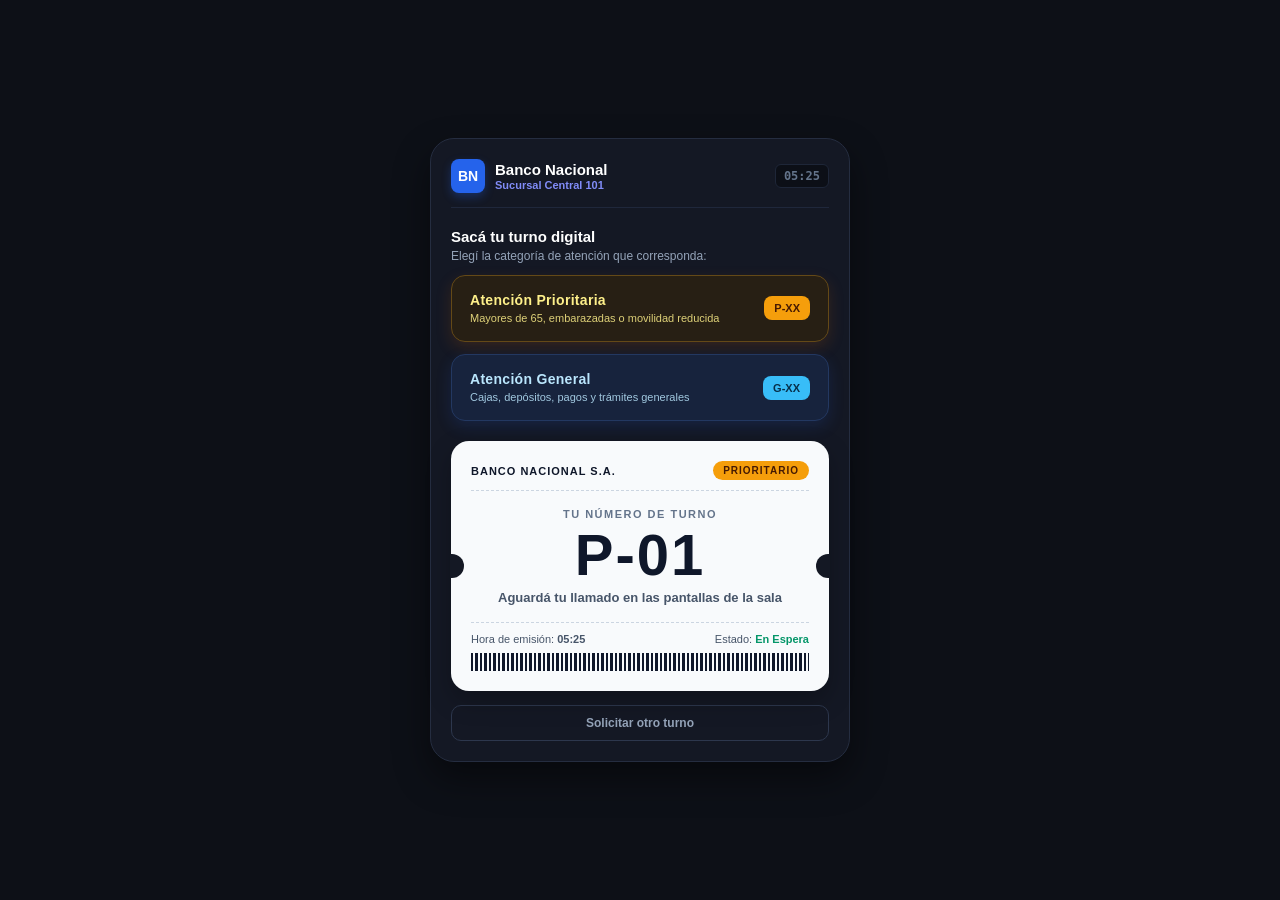
==== cliente.html @ 8e49479a "feat(cliente): agregar interfaz movil para emision y recepcion de turnos" ====
<!DOCTYPE html>
<html lang="es">
<head>
  <meta charset="UTF-8">
  <meta name="viewport" content="width=device-width, initial-scale=1.0">
  <title>Banco Nacional - Solicitar Turno</title>
  <link rel="stylesheet" href="style-cliente.css">
</head>
<body>

  <!-- CONTENEDOR PRINCIPAL: CSS GRID -->
  <main class="app-layout">

    <!-- CABECERA DE LA APP MÓVIL -->
    <header class="app-header">
      <div class="brand-row">
        <div class="brand-icon">BN</div>
        <div class="brand-info">
          <h1 class="brand-title">Banco Nacional</h1>
          <span class="branch-tag">Sucursal Central 101</span>
        </div>
      </div>
      <div class="header-clock" id="reloj-cliente">--:--</div>
    </header>

    <!-- SECCIÓN DE SELECCIÓN DE TURNO -->
    <section class="dispenser-section">
      <div class="section-title-group">
        <h2 class="section-title">Sacá tu turno digital</h2>
        <p class="section-subtitle">Elegí la categoría de atención que corresponda:</p>
      </div>

      <div class="buttons-stack">
        <!-- BOTÓN PRIORITARIO -->
        <button type="button" class="btn-touch btn-priority" id="btn-prioritario">
          <div class="btn-touch-info">
            <span class="btn-touch-title">Atención Prioritaria</span>
            <span class="btn-touch-desc">Mayores de 65, embarazadas o movilidad reducida</span>
          </div>
          <span class="btn-touch-badge badge-p">P-XX</span>
        </button>

        <!-- BOTÓN GENERAL -->
        <button type="button" class="btn-touch btn-general" id="btn-general">
          <div class="btn-touch-info">
            <span class="btn-touch-title">Atención General</span>
            <span class="btn-touch-desc">Cajas, depósitos, pagos y trámites generales</span>
          </div>
          <span class="btn-touch-badge badge-g">G-XX</span>
        </button>
      </div>
    </section>

    <!-- SECCIÓN DE TICKET EMITIDO -->
    <section class="ticket-section" id="seccion-ticket">
      <div class="ticket-card" id="tarjeta-ticket">
        <div class="ticket-header">
          <span class="ticket-entity">BANCO NACIONAL S.A.</span>
          <span class="ticket-category-pill" id="ticket-categoria">Prioritario</span>
        </div>

        <div class="ticket-body">
          <span class="ticket-code-label">Tu Número de Turno</span>
          <div class="ticket-number" id="ticket-numero">P-01</div>
          <p class="ticket-message" id="ticket-mensaje">Aguardá tu llamado en las pantallas de la sala</p>
        </div>

        <div class="ticket-footer">
          <div class="ticket-meta-row">
            <span>Hora de emisión: <strong id="ticket-hora">--:--</strong></span>
            <span>Estado: <strong class="status-waiting" id="ticket-estado">En Espera</strong></span>
          </div>
          <div class="ticket-barcode"></div>
        </div>
      </div>

      <!-- BOTÓN PARA EMITIR UN NUEVO TURNO -->
      <button type="button" class="btn-reset" id="btn-nuevo-turno">
        Solicitar otro turno
      </button>
    </section>

  </main>

  <script src="cliente.js"></script>
</body>
</html>
---- style-cliente.css ----
/* ==========================================================================
   ESTILOS: VISTA CLIENTE (MÓVIL / CELULAR)
   Reglas: Grid exterior, Flexbox interior, px y %, colores directos sin variables
   ========================================================================== */

* {
  box-sizing: border-box;
  margin: 0;
  padding: 0;
}

body {
  font-family: -apple-system, BlinkMacSystemFont, "Segoe UI", Roboto, "Helvetica Neue", Arial, sans-serif;
  background-color: #0d1017;
  color: #e2e8f0;
  min-height: 100vh;
  display: flex;
  justify-content: center;
  align-items: center;
  padding: 16px;
  -webkit-font-smoothing: antialiased;
}

/* LAYOUT GENERAL DE LA APP: CSS GRID */
.app-layout {
  width: 100%;
  max-width: 420px;
  background-color: #141824;
  border: 1px solid #252d40;
  border-radius: 24px;
  padding: 20px;
  box-shadow: 0 16px 36px rgba(0, 0, 0, 0.45);
  display: grid;
  grid-template-rows: auto auto 1fr;
  row-gap: 20px;
}

/* CABECERA (FLEXBOX) */
.app-header {
  display: flex;
  justify-content: space-between;
  align-items: center;
  border-bottom: 1px solid #1f273b;
  padding-bottom: 14px;
}

.brand-row {
  display: flex;
  align-items: center;
  gap: 10px;
}

.brand-icon {
  width: 34px;
  height: 34px;
  background-color: #2563eb;
  border-radius: 8px;
  display: flex;
  align-items: center;
  justify-content: center;
  color: #ffffff;
  font-weight: 900;
  font-size: 14px;
  box-shadow: 0 4px 10px rgba(37, 99, 235, 0.3);
}

.brand-info {
  display: flex;
  flex-direction: column;
}

.brand-title {
  font-size: 15px;
  font-weight: 800;
  color: #ffffff;
  line-height: 1.2;
}

.branch-tag {
  font-size: 11px;
  color: #818cf8;
  font-weight: 600;
}

.header-clock {
  font-family: monospace;
  font-size: 12px;
  font-weight: 700;
  color: #64748b;
  background-color: #0c0f17;
  padding: 4px 8px;
  border-radius: 6px;
  border: 1px solid #1e2638;
}

/* SECCIÓN DISPENSADOR (FLEXBOX INTERNO) */
.dispenser-section {
  display: flex;
  flex-direction: column;
  gap: 12px;
}

.section-title-group {
  display: flex;
  flex-direction: column;
  gap: 4px;
}

.section-title {
  font-size: 15px;
  font-weight: 800;
  color: #ffffff;
}

.section-subtitle {
  font-size: 12px;
  color: #94a3b8;
}

.buttons-stack {
  display: flex;
  flex-direction: column;
  gap: 12px;
}

/* BOTONES TÁCTILES */
.btn-touch {
  border: 1px solid transparent;
  border-radius: 14px;
  padding: 16px 18px;
  cursor: pointer;
  display: flex;
  justify-content: space-between;
  align-items: center;
  text-align: left;
  transition: transform 0.15s ease, background-color 0.15s ease, box-shadow 0.15s ease;
  user-select: none;
}

.btn-touch:active {
  transform: translateY(2px);
}

.btn-priority {
  background-color: #271f14;
  border-color: #644917;
  color: #fef08a;
  box-shadow: 0 6px 16px rgba(180, 83, 9, 0.2);
}

.btn-priority:hover {
  background-color: #362919;
  border-color: #ca8a04;
}

.btn-general {
  background-color: #17233d;
  border-color: #233861;
  color: #bae6fd;
  box-shadow: 0 6px 16px rgba(37, 99, 235, 0.15);
}

.btn-general:hover {
  background-color: #1e3054;
  border-color: #3b82f6;
}

.btn-touch-info {
  display: flex;
  flex-direction: column;
  gap: 3px;
  padding-right: 12px;
}

.btn-touch-title {
  font-size: 14px;
  font-weight: 800;
  letter-spacing: 0.3px;
}

.btn-touch-desc {
  font-size: 11px;
  opacity: 0.85;
  line-height: 1.3;
}

.btn-touch-badge {
  font-size: 11px;
  font-weight: 800;
  padding: 6px 10px;
  border-radius: 8px;
  flex-shrink: 0;
}

.badge-p {
  background-color: #f59e0b;
  color: #451a03;
}

.badge-g {
  background-color: #38bdf8;
  color: #082f49;
}

/* SECCIÓN TICKET EMITIDO */
.ticket-section {
  display: flex;
  flex-direction: column;
  gap: 14px;
}

.ticket-card {
  background-color: #f8fafc;
  color: #0f172a;
  border-radius: 18px;
  padding: 20px;
  display: flex;
  flex-direction: column;
  justify-content: space-between;
  min-height: 250px;
  box-shadow: 0 10px 24px rgba(0, 0, 0, 0.25);
  position: relative;
  animation: ticket-appear 0.4s cubic-bezier(0.16, 1, 0.3, 1);
}

@keyframes ticket-appear {
  0% {
    opacity: 0;
    transform: translateY(16px);
  }
  100% {
    opacity: 1;
    transform: translateY(0);
  }
}

/* MUESCAS DE TICKET FÍSICO */
.ticket-card::before,
.ticket-card::after {
  content: "";
  position: absolute;
  top: 50%;
  width: 14px;
  height: 24px;
  background-color: #141824;
  margin-top: -12px;
}

.ticket-card::before {
  left: -1px;
  border-top-right-radius: 12px;
  border-bottom-right-radius: 12px;
}

.ticket-card::after {
  right: -1px;
  border-top-left-radius: 12px;
  border-bottom-left-radius: 12px;
}

.ticket-header {
  display: flex;
  justify-content: space-between;
  align-items: center;
  border-bottom: 1px dashed #cbd5e1;
  padding-bottom: 10px;
}

.ticket-entity {
  font-size: 11px;
  font-weight: 900;
  letter-spacing: 1px;
  color: #0f172a;
}

.ticket-category-pill {
  font-size: 10px;
  font-weight: 800;
  text-transform: uppercase;
  letter-spacing: 1px;
  padding: 4px 10px;
  border-radius: 20px;
}

.ticket-body {
  text-align: center;
  display: flex;
  flex-direction: column;
  align-items: center;
  gap: 6px;
  padding: 12px 0;
}

.ticket-code-label {
  font-size: 11px;
  font-weight: 800;
  letter-spacing: 1.5px;
  text-transform: uppercase;
  color: #64748b;
}

.ticket-number {
  font-size: 58px;
  font-weight: 900;
  line-height: 1;
  letter-spacing: 2px;
  color: #0f172a;
}

.ticket-message {
  font-size: 13px;
  font-weight: 600;
  color: #475569;
}

.ticket-footer {
  border-top: 1px dashed #cbd5e1;
  padding-top: 10px;
  display: flex;
  flex-direction: column;
  gap: 8px;
}

.ticket-meta-row {
  display: flex;
  justify-content: space-between;
  align-items: center;
  font-size: 11px;
  color: #475569;
}

.status-waiting {
  color: #059669;
}

.status-called {
  color: #dc2626;
  font-weight: 800;
  animation: pulse-called 1s infinite alternate;
}

@keyframes pulse-called {
  0% { opacity: 0.6; }
  100% { opacity: 1; }
}

.ticket-barcode {
  height: 18px;
  background: repeating-linear-gradient(
    90deg,
    #0f172a 0px,
    #0f172a 2px,
    transparent 2px,
    transparent 4px,
    #0f172a 4px,
    #0f172a 7px,
    transparent 7px,
    transparent 9px
  );
}

.btn-reset {
  background-color: transparent;
  border: 1px solid #2d374d;
  color: #94a3b8;
  padding: 10px 16px;
  border-radius: 10px;
  font-size: 12px;
  font-weight: 700;
  cursor: pointer;
  transition: all 0.15s ease;
}

.btn-reset:hover {
  background-color: #1e2638;
  color: #ffffff;
  border-color: #475569;
}

/* RESPONSIVE MEDIA QUERIES */
@media (max-width: 480px) {
  body {
    padding: 0;
    background-color: #141824;
  }

  .app-layout {
    max-width: 100%;
    min-height: 100vh;
    border-radius: 0;
    border: none;
    box-shadow: none;
  }
}
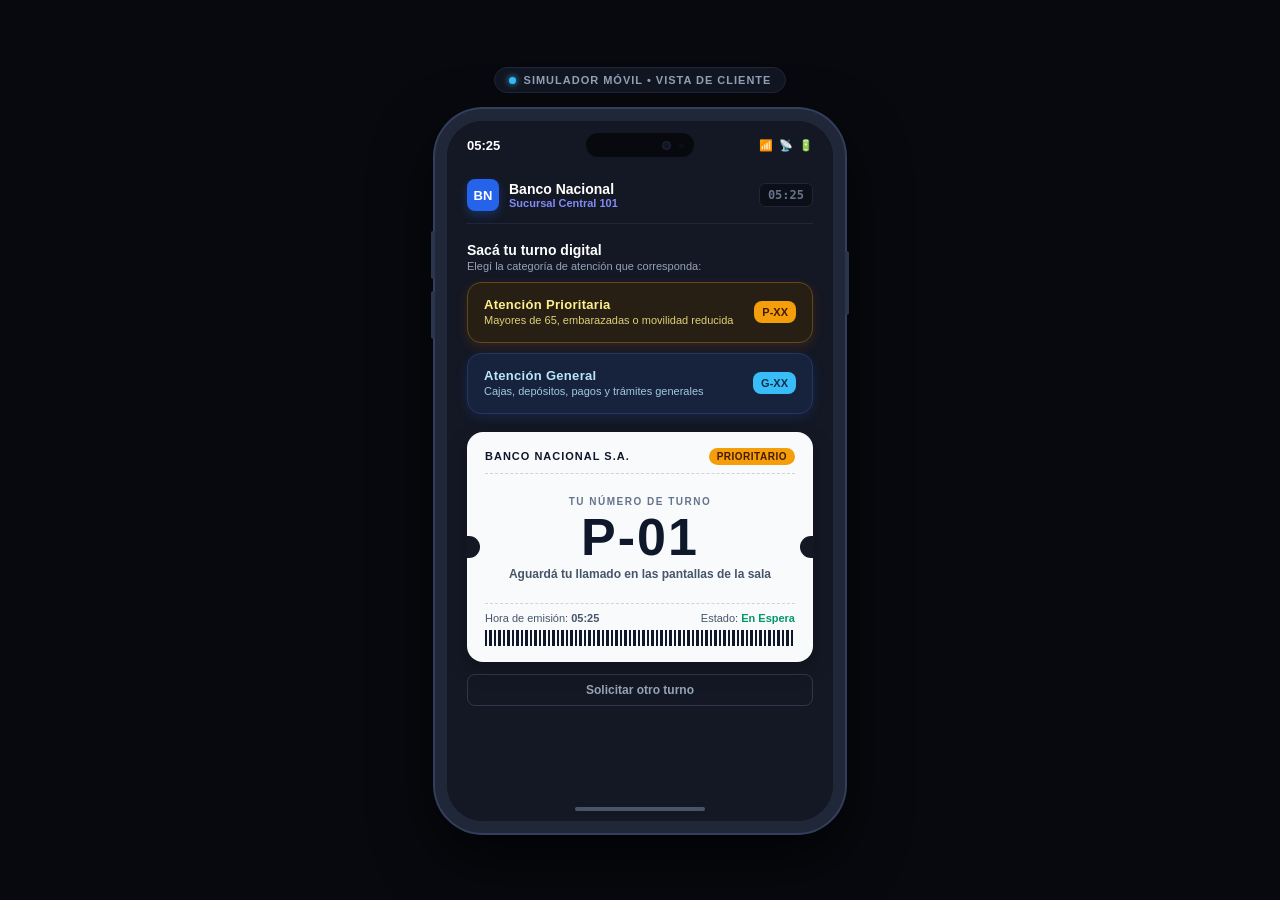
==== commit c1a01b0d: "feat(cliente): incorporar marco visual de smartphone con isla dinamica y barra de gestos" ====
--- a/cliente.html
+++ b/cliente.html
@@ -3,84 +3,129 @@
 <head>
   <meta charset="UTF-8">
   <meta name="viewport" content="width=device-width, initial-scale=1.0">
-  <title>Banco Nacional - Solicitar Turno</title>
+  <title>Banco Nacional - Solicitar Turno (Simulador Celular)</title>
   <link rel="stylesheet" href="style-cliente.css">
 </head>
 <body>
 
-  <!-- CONTENEDOR PRINCIPAL: CSS GRID -->
-  <main class="app-layout">
+  <!-- ENTORNO DEL SIMULADOR: CENTRADO EN PANTALLA -->
+  <div class="simulator-wrapper">
 
-    <!-- CABECERA DE LA APP MÓVIL -->
-    <header class="app-header">
-      <div class="brand-row">
-        <div class="brand-icon">BN</div>
-        <div class="brand-info">
-          <h1 class="brand-title">Banco Nacional</h1>
-          <span class="branch-tag">Sucursal Central 101</span>
+    <!-- ETIQUETA INFORMATIVA SUPERIOR -->
+    <div class="simulator-label">
+      <span class="label-dot"></span>
+      <span>Simulador Móvil &bull; Vista de Cliente</span>
+    </div>
+
+    <!-- CHASIS FÍSICO DEL TELÉFONO -->
+    <div class="phone-chassis">
+
+      <!-- BOTONES FÍSICOS LATERALES DEL CELULAR -->
+      <div class="phone-btn-volume-up"></div>
+      <div class="phone-btn-volume-down"></div>
+      <div class="phone-btn-power"></div>
+
+      <!-- PANTALLA DEL DISPOSITIVO -->
+      <div class="phone-screen">
+
+        <!-- ISLA DINÁMICA / NOTCH Y BARRA DE ESTADO DEL SISTEMA -->
+        <div class="phone-status-bar">
+          <span class="status-clock" id="reloj-barra-estado">--:--</span>
+          <div class="dynamic-island">
+            <span class="island-camera"></span>
+            <span class="island-sensor"></span>
+          </div>
+          <div class="status-icons">
+            <span class="icon-signal">📶</span>
+            <span class="icon-wifi">📡</span>
+            <span class="icon-battery">🔋</span>
+          </div>
         </div>
-      </div>
-      <div class="header-clock" id="reloj-cliente">--:--</div>
-    </header>
 
-    <!-- SECCIÓN DE SELECCIÓN DE TURNO -->
-    <section class="dispenser-section">
-      <div class="section-title-group">
-        <h2 class="section-title">Sacá tu turno digital</h2>
-        <p class="section-subtitle">Elegí la categoría de atención que corresponda:</p>
+        <!-- CONTENIDO DE LA APP BANCARIA (CSS GRID) -->
+        <main class="app-layout">
+
+          <!-- CABECERA DE LA APP MÓVIL -->
+          <header class="app-header">
+            <div class="brand-row">
+              <div class="brand-icon">BN</div>
+              <div class="brand-info">
+                <h1 class="brand-title">Banco Nacional</h1>
+                <span class="branch-tag">Sucursal Central 101</span>
+              </div>
+            </div>
+            <div class="header-clock" id="reloj-cliente">--:--</div>
+          </header>
+
+          <!-- SECCIÓN DE SELECCIÓN DE TURNO -->
+          <section class="dispenser-section">
+            <div class="section-title-group">
+              <h2 class="section-title">Sacá tu turno digital</h2>
+              <p class="section-subtitle">Elegí la categoría de atención que corresponda:</p>
+            </div>
+
+            <div class="buttons-stack">
+              <!-- BOTÓN PRIORITARIO -->
+              <button type="button" class="btn-touch btn-priority" id="btn-prioritario">
+                <div class="btn-touch-info">
+                  <span class="btn-touch-title">Atención Prioritaria</span>
+                  <span class="btn-touch-desc">Mayores de 65, embarazadas o movilidad reducida</span>
+                </div>
+                <span class="btn-touch-badge badge-p">P-XX</span>
+              </button>
+
+              <!-- BOTÓN GENERAL -->
+              <button type="button" class="btn-touch btn-general" id="btn-general">
+                <div class="btn-touch-info">
+                  <span class="btn-touch-title">Atención General</span>
+                  <span class="btn-touch-desc">Cajas, depósitos, pagos y trámites generales</span>
+                </div>
+                <span class="btn-touch-badge badge-g">G-XX</span>
+              </button>
+            </div>
+          </section>
+
+          <!-- SECCIÓN DE TICKET EMITIDO -->
+          <section class="ticket-section" id="seccion-ticket">
+            <div class="ticket-card" id="tarjeta-ticket">
+              <div class="ticket-header">
+                <span class="ticket-entity">BANCO NACIONAL S.A.</span>
+                <span class="ticket-category-pill" id="ticket-categoria">Prioritario</span>
+              </div>
+
+              <div class="ticket-body">
+                <span class="ticket-code-label">Tu Número de Turno</span>
+                <div class="ticket-number" id="ticket-numero">P-01</div>
+                <p class="ticket-message" id="ticket-mensaje">Aguardá tu llamado en las pantallas de la sala</p>
+              </div>
+
+              <div class="ticket-footer">
+                <div class="ticket-meta-row">
+                  <span>Hora de emisión: <strong id="ticket-hora">--:--</strong></span>
+                  <span>Estado: <strong class="status-waiting" id="ticket-estado">En Espera</strong></span>
+                </div>
+                <div class="ticket-barcode"></div>
+              </div>
+            </div>
+
+            <!-- BOTÓN PARA EMITIR UN NUEVO TURNO -->
+            <button type="button" class="btn-reset" id="btn-nuevo-turno">
+              Solicitar otro turno
+            </button>
+          </section>
+
+        </main>
+
+        <!-- BARRA DE GESTOS INFERIOR DEL TELÉFONO -->
+        <div class="phone-home-bar">
+          <div class="home-indicator"></div>
+        </div>
+
       </div>
 
-      <div class="buttons-stack">
-        <!-- BOTÓN PRIORITARIO -->
-        <button type="button" class="btn-touch btn-priority" id="btn-prioritario">
-          <div class="btn-touch-info">
-            <span class="btn-touch-title">Atención Prioritaria</span>
-            <span class="btn-touch-desc">Mayores de 65, embarazadas o movilidad reducida</span>
-          </div>
-          <span class="btn-touch-badge badge-p">P-XX</span>
-        </button>
+    </div>
 
-        <!-- BOTÓN GENERAL -->
-        <button type="button" class="btn-touch btn-general" id="btn-general">
-          <div class="btn-touch-info">
-            <span class="btn-touch-title">Atención General</span>
-            <span class="btn-touch-desc">Cajas, depósitos, pagos y trámites generales</span>
-          </div>
-          <span class="btn-touch-badge badge-g">G-XX</span>
-        </button>
-      </div>
-    </section>
-
-    <!-- SECCIÓN DE TICKET EMITIDO -->
-    <section class="ticket-section" id="seccion-ticket">
-      <div class="ticket-card" id="tarjeta-ticket">
-        <div class="ticket-header">
-          <span class="ticket-entity">BANCO NACIONAL S.A.</span>
-          <span class="ticket-category-pill" id="ticket-categoria">Prioritario</span>
-        </div>
-
-        <div class="ticket-body">
-          <span class="ticket-code-label">Tu Número de Turno</span>
-          <div class="ticket-number" id="ticket-numero">P-01</div>
-          <p class="ticket-message" id="ticket-mensaje">Aguardá tu llamado en las pantallas de la sala</p>
-        </div>
-
-        <div class="ticket-footer">
-          <div class="ticket-meta-row">
-            <span>Hora de emisión: <strong id="ticket-hora">--:--</strong></span>
-            <span>Estado: <strong class="status-waiting" id="ticket-estado">En Espera</strong></span>
-          </div>
-          <div class="ticket-barcode"></div>
-        </div>
-      </div>
-
-      <!-- BOTÓN PARA EMITIR UN NUEVO TURNO -->
-      <button type="button" class="btn-reset" id="btn-nuevo-turno">
-        Solicitar otro turno
-      </button>
-    </section>
-
-  </main>
+  </div>
 
   <script src="cliente.js"></script>
 </body>
--- a/style-cliente.css
+++ b/style-cliente.css
@@ -1,5 +1,5 @@
 /* ==========================================================================
-   ESTILOS: VISTA CLIENTE (MÓVIL / CELULAR)
+   ESTILOS: VISTA CLIENTE CON DIBUJO DE TELÉFONO MÓVIL
    Reglas: Grid exterior, Flexbox interior, px y %, colores directos sin variables
    ========================================================================== */
 
@@ -11,37 +11,181 @@
 
 body {
   font-family: -apple-system, BlinkMacSystemFont, "Segoe UI", Roboto, "Helvetica Neue", Arial, sans-serif;
-  background-color: #0d1017;
+  background-color: #07090e;
   color: #e2e8f0;
   min-height: 100vh;
   display: flex;
   justify-content: center;
   align-items: center;
-  padding: 16px;
+  padding: 30px 16px;
   -webkit-font-smoothing: antialiased;
 }
 
-/* LAYOUT GENERAL DE LA APP: CSS GRID */
+/* CONTENEDOR ENVOLVENTE DEL SIMULADOR (FLEXBOX) */
+.simulator-wrapper {
+  display: flex;
+  flex-direction: column;
+  align-items: center;
+  gap: 16px;
+  width: 100%;
+}
+
+.simulator-label {
+  display: flex;
+  align-items: center;
+  gap: 8px;
+  background-color: #121622;
+  border: 1px solid #1f273b;
+  padding: 6px 14px;
+  border-radius: 20px;
+  font-size: 11px;
+  font-weight: 700;
+  color: #94a3b8;
+  text-transform: uppercase;
+  letter-spacing: 1px;
+}
+
+.label-dot {
+  width: 7px;
+  height: 7px;
+  background-color: #38bdf8;
+  border-radius: 50%;
+  box-shadow: 0 0 6px #38bdf8;
+}
+
+/* ==========================================================================
+   CHASIS FÍSICO DEL TELÉFONO INTELIGENTE
+   ========================================================================== */
+.phone-chassis {
+  width: 100%;
+  max-width: 410px;
+  background-color: #181d28;
+  border: 12px solid #202738;
+  border-radius: 48px;
+  box-shadow: 0 0 0 2px #333f5c, 0 25px 60px rgba(0, 0, 0, 0.7);
+  position: relative;
+  overflow: visible;
+  display: flex;
+  flex-direction: column;
+}
+
+/* BOTONES FÍSICOS DE HARDWARE EN LOS LATERALES */
+.phone-btn-volume-up,
+.phone-btn-volume-down,
+.phone-btn-power {
+  position: absolute;
+  background-color: #2b354d;
+  border-radius: 3px;
+}
+
+.phone-btn-volume-up {
+  left: -16px;
+  top: 110px;
+  width: 4px;
+  height: 48px;
+}
+
+.phone-btn-volume-down {
+  left: -16px;
+  top: 170px;
+  width: 4px;
+  height: 48px;
+}
+
+.phone-btn-power {
+  right: -16px;
+  top: 130px;
+  width: 4px;
+  height: 64px;
+}
+
+/* PANTALLA INTERNA DEL TELÉFONO */
+.phone-screen {
+  background-color: #141824;
+  border-radius: 36px;
+  overflow: hidden;
+  display: flex;
+  flex-direction: column;
+  min-height: 700px;
+}
+
+/* ==========================================================================
+   ISLA DINÁMICA Y BARRA DE ESTADO SUPERIOR DEL CELULAR
+   ========================================================================== */
+.phone-status-bar {
+  background-color: #141824;
+  padding: 12px 20px 8px 20px;
+  display: flex;
+  justify-content: space-between;
+  align-items: center;
+  position: relative;
+  z-index: 10;
+}
+
+.status-clock {
+  font-size: 13px;
+  font-weight: 800;
+  color: #ffffff;
+  font-family: -apple-system, BlinkMacSystemFont, "Segoe UI", Roboto, sans-serif;
+  width: 45px;
+}
+
+.dynamic-island {
+  width: 108px;
+  height: 24px;
+  background-color: #07090e;
+  border-radius: 14px;
+  display: flex;
+  align-items: center;
+  justify-content: flex-end;
+  padding-right: 10px;
+  gap: 8px;
+  margin: 0 auto;
+}
+
+.island-camera {
+  width: 9px;
+  height: 9px;
+  background-color: #101626;
+  border: 1px solid #1f273b;
+  border-radius: 50%;
+}
+
+.island-sensor {
+  width: 5px;
+  height: 5px;
+  background-color: #0c0f17;
+  border-radius: 50%;
+}
+
+.status-icons {
+  display: flex;
+  align-items: center;
+  gap: 6px;
+  font-size: 11px;
+  color: #ffffff;
+  width: 45px;
+  justify-content: flex-end;
+}
+
+/* ==========================================================================
+   CONTENIDO DE LA APP: CSS GRID (3 FILAS)
+   ========================================================================== */
 .app-layout {
-  width: 100%;
-  max-width: 420px;
-  background-color: #141824;
-  border: 1px solid #252d40;
-  border-radius: 24px;
-  padding: 20px;
-  box-shadow: 0 16px 36px rgba(0, 0, 0, 0.45);
+  padding: 14px 20px;
   display: grid;
   grid-template-rows: auto auto 1fr;
-  row-gap: 20px;
-}
-
-/* CABECERA (FLEXBOX) */
+  row-gap: 18px;
+  flex: 1;
+}
+
+/* CABECERA DE LA APP (FLEXBOX) */
 .app-header {
   display: flex;
   justify-content: space-between;
   align-items: center;
   border-bottom: 1px solid #1f273b;
-  padding-bottom: 14px;
+  padding-bottom: 12px;
 }
 
 .brand-row {
@@ -51,8 +195,8 @@
 }
 
 .brand-icon {
-  width: 34px;
-  height: 34px;
+  width: 32px;
+  height: 32px;
   background-color: #2563eb;
   border-radius: 8px;
   display: flex;
@@ -60,17 +204,17 @@
   justify-content: center;
   color: #ffffff;
   font-weight: 900;
+  font-size: 13px;
+  box-shadow: 0 4px 10px rgba(37, 99, 235, 0.3);
+}
+
+.brand-info {
+  display: flex;
+  flex-direction: column;
+}
+
+.brand-title {
   font-size: 14px;
-  box-shadow: 0 4px 10px rgba(37, 99, 235, 0.3);
-}
-
-.brand-info {
-  display: flex;
-  flex-direction: column;
-}
-
-.brand-title {
-  font-size: 15px;
   font-weight: 800;
   color: #ffffff;
   line-height: 1.2;
@@ -97,37 +241,37 @@
 .dispenser-section {
   display: flex;
   flex-direction: column;
-  gap: 12px;
+  gap: 10px;
 }
 
 .section-title-group {
   display: flex;
   flex-direction: column;
-  gap: 4px;
+  gap: 2px;
 }
 
 .section-title {
-  font-size: 15px;
+  font-size: 14px;
   font-weight: 800;
   color: #ffffff;
 }
 
 .section-subtitle {
-  font-size: 12px;
+  font-size: 11px;
   color: #94a3b8;
 }
 
 .buttons-stack {
   display: flex;
   flex-direction: column;
-  gap: 12px;
+  gap: 10px;
 }
 
 /* BOTONES TÁCTILES */
 .btn-touch {
   border: 1px solid transparent;
   border-radius: 14px;
-  padding: 16px 18px;
+  padding: 14px 16px;
   cursor: pointer;
   display: flex;
   justify-content: space-between;
@@ -145,7 +289,7 @@
   background-color: #271f14;
   border-color: #644917;
   color: #fef08a;
-  box-shadow: 0 6px 16px rgba(180, 83, 9, 0.2);
+  box-shadow: 0 4px 12px rgba(180, 83, 9, 0.2);
 }
 
 .btn-priority:hover {
@@ -157,7 +301,7 @@
   background-color: #17233d;
   border-color: #233861;
   color: #bae6fd;
-  box-shadow: 0 6px 16px rgba(37, 99, 235, 0.15);
+  box-shadow: 0 4px 12px rgba(37, 99, 235, 0.15);
 }
 
 .btn-general:hover {
@@ -168,12 +312,12 @@
 .btn-touch-info {
   display: flex;
   flex-direction: column;
-  gap: 3px;
-  padding-right: 12px;
+  gap: 2px;
+  padding-right: 10px;
 }
 
 .btn-touch-title {
-  font-size: 14px;
+  font-size: 13px;
   font-weight: 800;
   letter-spacing: 0.3px;
 }
@@ -181,13 +325,13 @@
 .btn-touch-desc {
   font-size: 11px;
   opacity: 0.85;
-  line-height: 1.3;
+  line-height: 1.25;
 }
 
 .btn-touch-badge {
   font-size: 11px;
   font-weight: 800;
-  padding: 6px 10px;
+  padding: 5px 8px;
   border-radius: 8px;
   flex-shrink: 0;
 }
@@ -202,23 +346,25 @@
   color: #082f49;
 }
 
-/* SECCIÓN TICKET EMITIDO */
+/* ==========================================================================
+   SECCIÓN TICKET EMITIDO (RECIBO DIGITAL CON MUESCAS)
+   ========================================================================== */
 .ticket-section {
   display: flex;
   flex-direction: column;
-  gap: 14px;
+  gap: 12px;
 }
 
 .ticket-card {
   background-color: #f8fafc;
   color: #0f172a;
-  border-radius: 18px;
-  padding: 20px;
+  border-radius: 16px;
+  padding: 16px 18px;
   display: flex;
   flex-direction: column;
   justify-content: space-between;
-  min-height: 250px;
-  box-shadow: 0 10px 24px rgba(0, 0, 0, 0.25);
+  min-height: 230px;
+  box-shadow: 0 8px 20px rgba(0, 0, 0, 0.25);
   position: relative;
   animation: ticket-appear 0.4s cubic-bezier(0.16, 1, 0.3, 1);
 }
@@ -226,7 +372,7 @@
 @keyframes ticket-appear {
   0% {
     opacity: 0;
-    transform: translateY(16px);
+    transform: translateY(14px);
   }
   100% {
     opacity: 1;
@@ -234,28 +380,28 @@
   }
 }
 
-/* MUESCAS DE TICKET FÍSICO */
+/* MUESCAS FÍSICAS DE CORTE */
 .ticket-card::before,
 .ticket-card::after {
   content: "";
   position: absolute;
   top: 50%;
   width: 14px;
-  height: 24px;
+  height: 22px;
   background-color: #141824;
-  margin-top: -12px;
+  margin-top: -11px;
 }
 
 .ticket-card::before {
   left: -1px;
-  border-top-right-radius: 12px;
-  border-bottom-right-radius: 12px;
+  border-top-right-radius: 11px;
+  border-bottom-right-radius: 11px;
 }
 
 .ticket-card::after {
   right: -1px;
-  border-top-left-radius: 12px;
-  border-bottom-left-radius: 12px;
+  border-top-left-radius: 11px;
+  border-bottom-left-radius: 11px;
 }
 
 .ticket-header {
@@ -263,7 +409,7 @@
   justify-content: space-between;
   align-items: center;
   border-bottom: 1px dashed #cbd5e1;
-  padding-bottom: 10px;
+  padding-bottom: 8px;
 }
 
 .ticket-entity {
@@ -277,9 +423,9 @@
   font-size: 10px;
   font-weight: 800;
   text-transform: uppercase;
-  letter-spacing: 1px;
-  padding: 4px 10px;
-  border-radius: 20px;
+  letter-spacing: 0.5px;
+  padding: 3px 8px;
+  border-radius: 14px;
 }
 
 .ticket-body {
@@ -287,12 +433,12 @@
   display: flex;
   flex-direction: column;
   align-items: center;
-  gap: 6px;
-  padding: 12px 0;
+  gap: 4px;
+  padding: 10px 0;
 }
 
 .ticket-code-label {
-  font-size: 11px;
+  font-size: 10px;
   font-weight: 800;
   letter-spacing: 1.5px;
   text-transform: uppercase;
@@ -300,7 +446,7 @@
 }
 
 .ticket-number {
-  font-size: 58px;
+  font-size: 52px;
   font-weight: 900;
   line-height: 1;
   letter-spacing: 2px;
@@ -308,17 +454,17 @@
 }
 
 .ticket-message {
-  font-size: 13px;
+  font-size: 12px;
   font-weight: 600;
   color: #475569;
 }
 
 .ticket-footer {
   border-top: 1px dashed #cbd5e1;
-  padding-top: 10px;
-  display: flex;
-  flex-direction: column;
-  gap: 8px;
+  padding-top: 8px;
+  display: flex;
+  flex-direction: column;
+  gap: 6px;
 }
 
 .ticket-meta-row {
@@ -345,7 +491,7 @@
 }
 
 .ticket-barcode {
-  height: 18px;
+  height: 16px;
   background: repeating-linear-gradient(
     90deg,
     #0f172a 0px,
@@ -363,8 +509,8 @@
   background-color: transparent;
   border: 1px solid #2d374d;
   color: #94a3b8;
-  padding: 10px 16px;
-  border-radius: 10px;
+  padding: 8px 14px;
+  border-radius: 8px;
   font-size: 12px;
   font-weight: 700;
   cursor: pointer;
@@ -377,18 +523,57 @@
   border-color: #475569;
 }
 
-/* RESPONSIVE MEDIA QUERIES */
+/* ==========================================================================
+   BARRA DE GESTOS INFERIOR DEL TELÉFONO
+   ========================================================================== */
+.phone-home-bar {
+  padding: 12px 0 10px 0;
+  display: flex;
+  justify-content: center;
+  align-items: center;
+  background-color: #141824;
+}
+
+.home-indicator {
+  width: 130px;
+  height: 4px;
+  background-color: #475569;
+  border-radius: 4px;
+}
+
+/* ==========================================================================
+   RESPONSIVE: EN PANTALLAS MÓVILES REALES SE ADAPTA AL DISPLAY
+   ========================================================================== */
 @media (max-width: 480px) {
   body {
     padding: 0;
     background-color: #141824;
   }
 
-  .app-layout {
+  .simulator-wrapper {
+    gap: 0;
+  }
+
+  .simulator-label {
+    display: none;
+  }
+
+  .phone-chassis {
     max-width: 100%;
     min-height: 100vh;
     border-radius: 0;
     border: none;
     box-shadow: none;
   }
-}
+
+  .phone-btn-volume-up,
+  .phone-btn-volume-down,
+  .phone-btn-power {
+    display: none;
+  }
+
+  .phone-screen {
+    border-radius: 0;
+    min-height: 100vh;
+  }
+}
